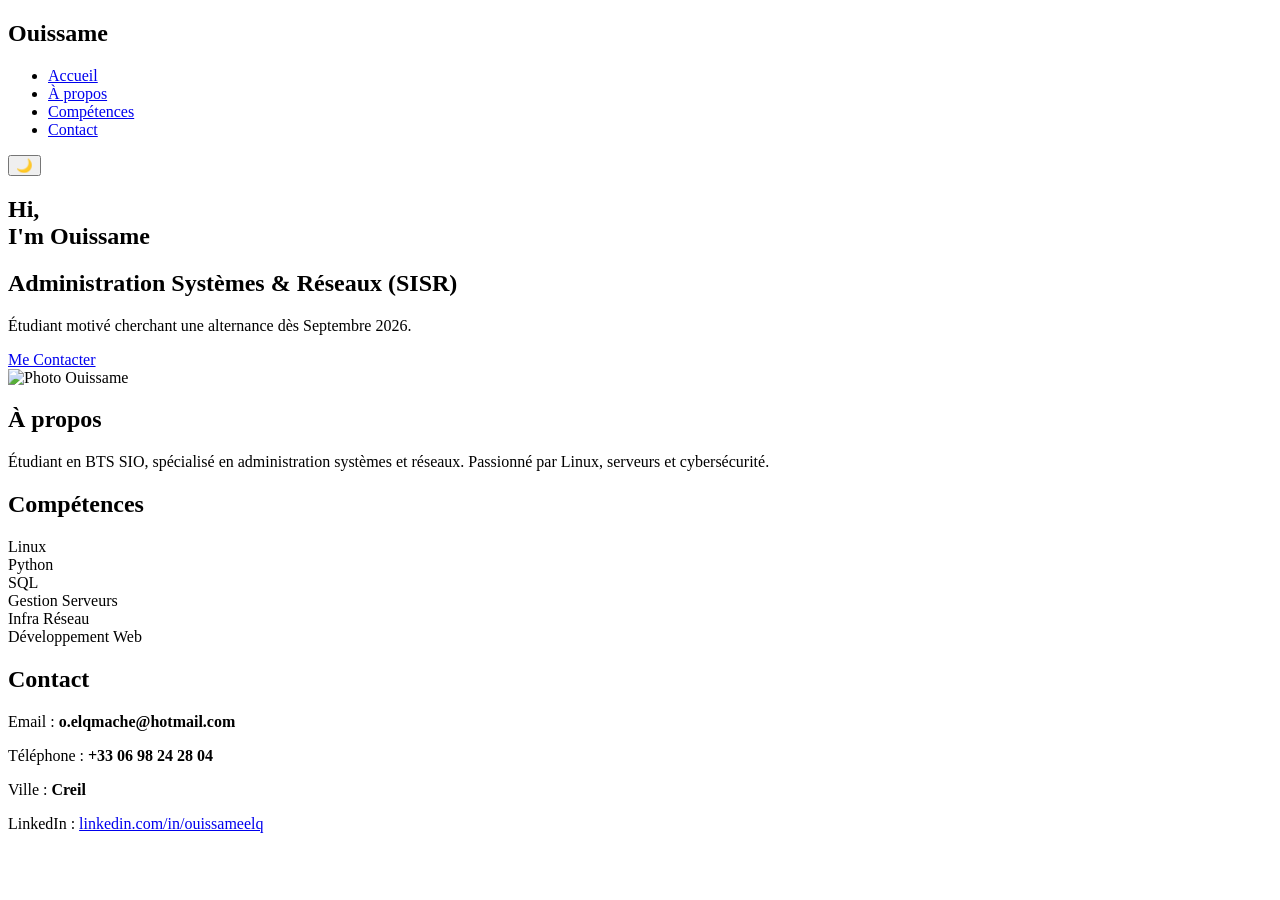
==== index.html @ 758f7601 "Create index.html" ====
<!DOCTYPE html>
<html lang="fr">
<head>
<meta charset="UTF-8" />
<meta name="viewport" content="width=device-width, initial-scale=1.0" />
<title>Portfolio - Ouissame</title>
<link rel="stylesheet" href="style.css" />
</head>
<body>
 
  <!-- NAVBAR -->
<header>
<nav>
<h2 class="logo">Ouissame</h2>
<ul>
<li><a href="#home" class="active">Accueil</a></li>
<li><a href="#about">À propos</a></li>
<li><a href="#skills">Compétences</a></li>
<li><a href="#contact">Contact</a></li>
</ul>
<button id="darkModeBtn">🌙</button>
</nav>
</header>
 
  <!-- HERO SECTION -->
<section id="home" class="hero">
<div class="hero-text">
<h1>Hi, <br> I'm <span>Ouissame</span></h1>
<h2>Administration Systèmes & Réseaux (SISR)</h2>
<p>

        Étudiant motivé cherchant une alternance dès Septembre 2026.
</p>
<a href="#contact" class="btn">Me Contacter</a>
</div>
 
    <div class="hero-img">
<img src="assets/profile.jpg" alt="Photo Ouissame">
</div>
</section>
 
  <!-- ABOUT -->
<section id="about" class="section">
<h2>À propos</h2>
<p>

      Étudiant en BTS SIO, spécialisé en administration systèmes et réseaux.

      Passionné par Linux, serveurs et cybersécurité.
</p>
</section>
 
  <!-- SKILLS -->
<section id="skills" class="section">
<h2>Compétences</h2>
<div class="skills-grid">
<div>Linux</div>
<div>Python</div>
<div>SQL</div>
<div>Gestion Serveurs</div>
<div>Infra Réseau</div>
<div>Développement Web</div>
</div>
</section>
 
  <!-- CONTACT -->
<section id="contact" class="section">
<h2>Contact</h2>
<p>Email : <strong>o.elqmache@hotmail.com</strong></p>
<p>Téléphone : <strong>+33 06 98 24 28 04</strong></p>
<p>Ville : <strong>Creil</strong></p>
<p>LinkedIn : <a href="https://linkedin.com/in/ouissameelq" target="_blank">

      linkedin.com/in/ouissameelq</a>
</p>
</section>
 
  <script src="script.js"></script>
</body>
</html>
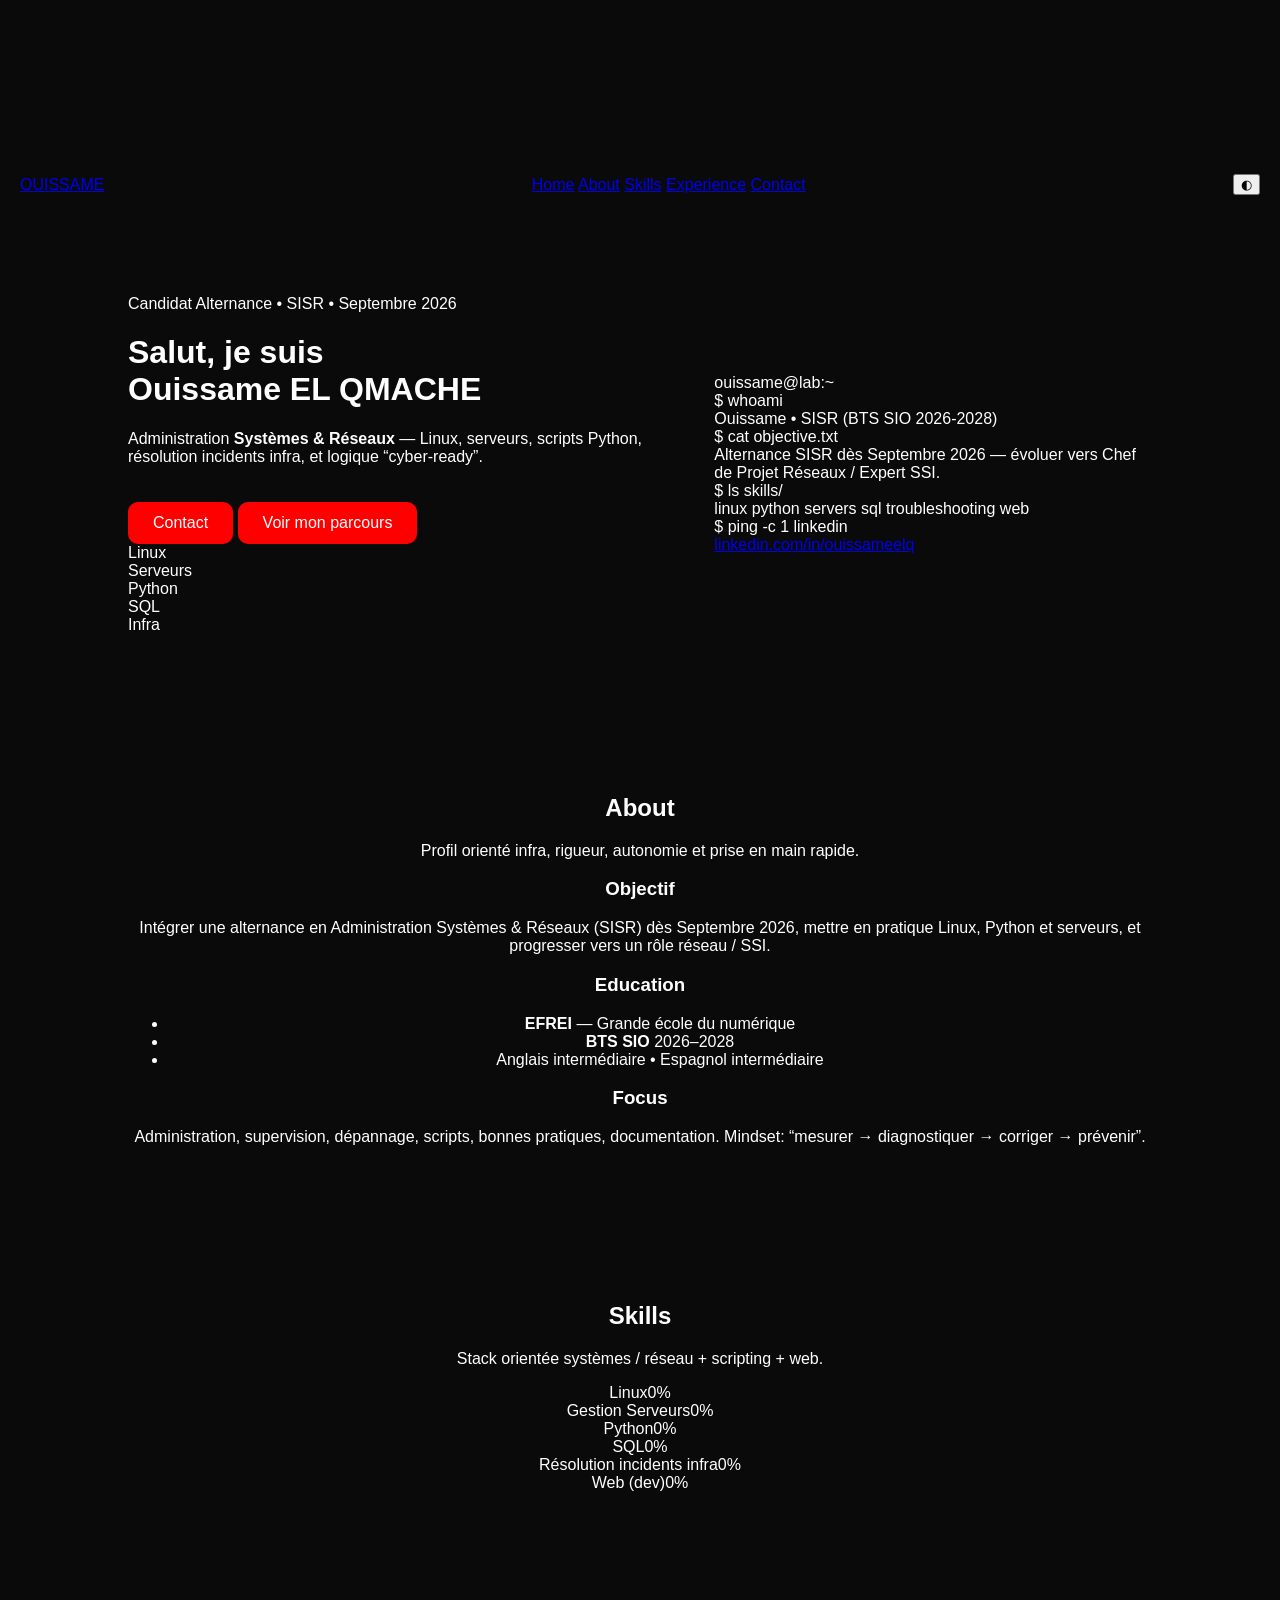
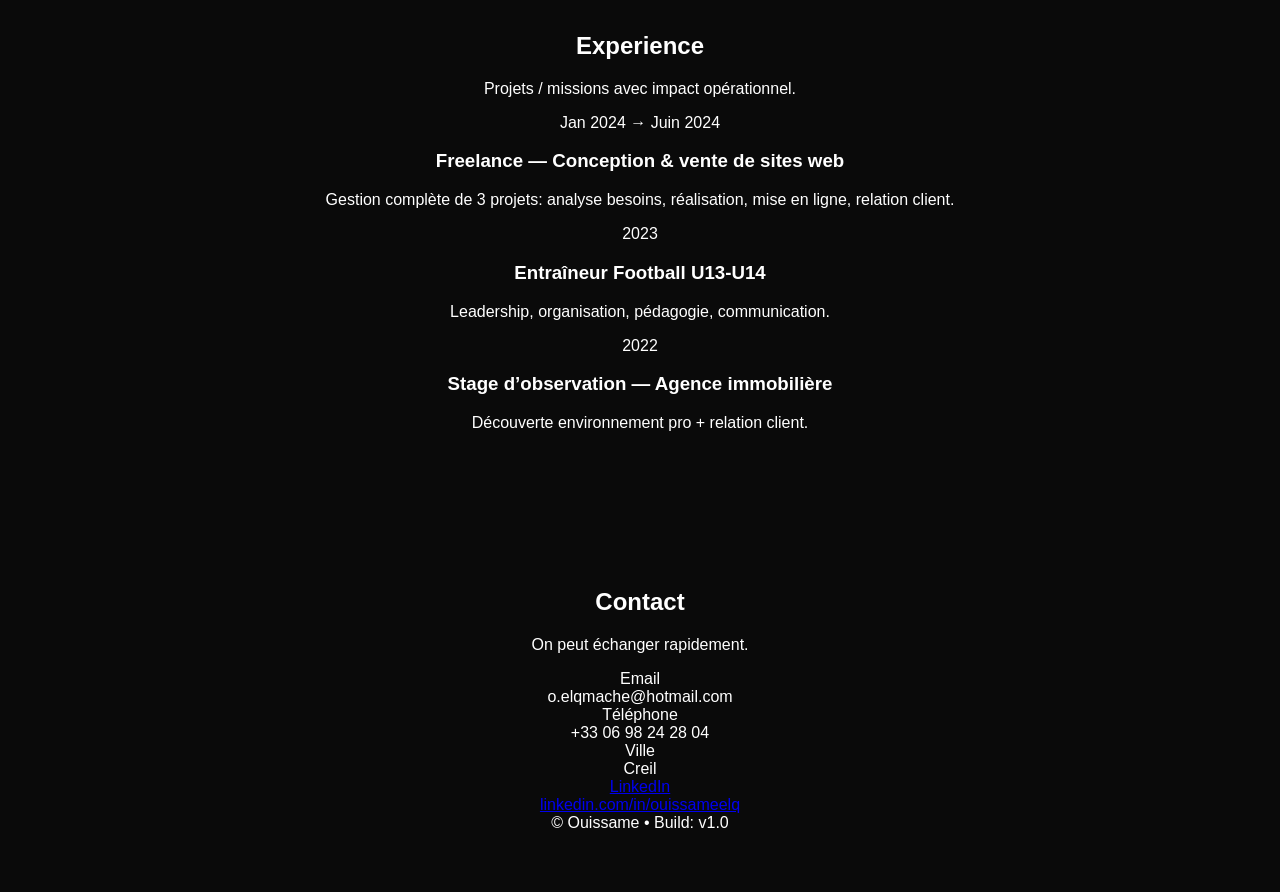
==== commit 1588e55e: "Update index.html" ====
--- a/index.html
+++ b/index.html
@@ -2,77 +2,264 @@
 <html lang="fr">
 <head>
 <meta charset="UTF-8" />
-<meta name="viewport" content="width=device-width, initial-scale=1.0" />
-<title>Portfolio - Ouissame</title>
-<link rel="stylesheet" href="style.css" />
+<meta name="viewport" content="width=device-width, initial-scale=1.0"/>
+<title>Ouissame | Systèmes & Réseaux</title>
+<link rel="stylesheet" href="style.css"/>
 </head>
+ 
 <body>
- 
-  <!-- NAVBAR -->
-<header>
-<nav>
-<h2 class="logo">Ouissame</h2>
-<ul>
-<li><a href="#home" class="active">Accueil</a></li>
-<li><a href="#about">À propos</a></li>
-<li><a href="#skills">Compétences</a></li>
-<li><a href="#contact">Contact</a></li>
-</ul>
-<button id="darkModeBtn">🌙</button>
+<!-- Background FX -->
+<canvas id="fx"></canvas>
+<div class="grid-overlay"></div>
+ 
+  <!-- NAV -->
+<header class="header">
+<nav class="nav">
+<a class="brand" href="#home">
+<span class="dot"></span> OUISSAME
+</a>
+ 
+      <div class="nav-links">
+<a href="#home" class="nav-link active">Home</a>
+<a href="#about" class="nav-link">About</a>
+<a href="#skills" class="nav-link">Skills</a>
+<a href="#xp" class="nav-link">Experience</a>
+<a href="#contact" class="nav-link">Contact</a>
+<span class="nav-underline" id="underline"></span>
+</div>
+ 
+      <button class="icon-btn" id="themeBtn" aria-label="Toggle theme">◐</button>
 </nav>
 </header>
  
-  <!-- HERO SECTION -->
-<section id="home" class="hero">
-<div class="hero-text">
-<h1>Hi, <br> I'm <span>Ouissame</span></h1>
-<h2>Administration Systèmes & Réseaux (SISR)</h2>
-<p>
-
-        Étudiant motivé cherchant une alternance dès Septembre 2026.
-</p>
-<a href="#contact" class="btn">Me Contacter</a>
-</div>
- 
-    <div class="hero-img">
-<img src="assets/profile.jpg" alt="Photo Ouissame">
-</div>
-</section>
+  <!-- HERO -->
+<main id="home" class="hero">
+<div class="hero-left">
+<div class="badge">
+<span class="pulse"></span>
+
+        Candidat Alternance • SISR • Septembre 2026
+</div>
+ 
+      <h1 class="title">
+<span class="muted">Salut, je suis</span><br/>
+<span class="glow">Ouissame EL QMACHE</span>
+</h1>
+ 
+      <p class="subtitle">
+
+        Administration <b>Systèmes & Réseaux</b> — Linux, serveurs, scripts Python,
+
+        résolution incidents infra, et logique “cyber-ready”.
+</p>
+ 
+      <div class="cta">
+<a class="btn primary" href="#contact">Contact</a>
+<a class="btn ghost" href="#xp">Voir mon parcours</a>
+</div>
+ 
+      <div class="quick">
+<div class="chip">Linux</div>
+<div class="chip">Serveurs</div>
+<div class="chip">Python</div>
+<div class="chip">SQL</div>
+<div class="chip">Infra</div>
+</div>
+</div>
+ 
+    <div class="hero-right">
+<div class="terminal-card">
+<div class="terminal-top">
+<span class="t-dot red"></span>
+<span class="t-dot yellow"></span>
+<span class="t-dot green"></span>
+<span class="t-title">ouissame@lab:~</span>
+</div>
+ 
+        <div class="terminal-body">
+<div class="line"><span class="prompt">$</span> whoami</div>
+<div class="out">Ouissame • SISR (BTS SIO 2026-2028)</div>
+ 
+          <div class="line"><span class="prompt">$</span> cat objective.txt</div>
+<div class="out">
+
+            Alternance SISR dès Septembre 2026 — évoluer vers Chef de Projet Réseaux / Expert SSI.
+</div>
+ 
+          <div class="line"><span class="prompt">$</span> ls skills/</div>
+<div class="out">linux  python  servers  sql  troubleshooting  web</div>
+ 
+          <div class="line"><span class="prompt">$</span> ping -c 1 linkedin</div>
+<div class="out">
+<a target="_blank" rel="noreferrer" href="https://linkedin.com/in/ouissameelq">
+
+              linkedin.com/in/ouissameelq
+</a>
+</div>
+</div>
+</div>
+</div>
+</main>
  
   <!-- ABOUT -->
 <section id="about" class="section">
-<h2>À propos</h2>
+<div class="section-head">
+<h2>About</h2>
+<p>Profil orienté infra, rigueur, autonomie et prise en main rapide.</p>
+</div>
+ 
+    <div class="cards">
+<article class="card">
+<h3>Objectif</h3>
 <p>
 
-      Étudiant en BTS SIO, spécialisé en administration systèmes et réseaux.
-
-      Passionné par Linux, serveurs et cybersécurité.
-</p>
+          Intégrer une alternance en Administration Systèmes & Réseaux (SISR) dès Septembre 2026,
+
+          mettre en pratique Linux, Python et serveurs, et progresser vers un rôle réseau / SSI.
+</p>
+</article>
+ 
+      <article class="card">
+<h3>Education</h3>
+<ul class="list">
+<li><b>EFREI</b> — Grande école du numérique</li>
+<li><b>BTS SIO</b> 2026–2028</li>
+<li>Anglais intermédiaire • Espagnol intermédiaire</li>
+</ul>
+</article>
+ 
+      <article class="card">
+<h3>Focus</h3>
+<p>
+
+          Administration, supervision, dépannage, scripts, bonnes pratiques, documentation.
+
+          Mindset: “mesurer → diagnostiquer → corriger → prévenir”.
+</p>
+</article>
+</div>
 </section>
  
   <!-- SKILLS -->
 <section id="skills" class="section">
-<h2>Compétences</h2>
-<div class="skills-grid">
-<div>Linux</div>
-<div>Python</div>
-<div>SQL</div>
-<div>Gestion Serveurs</div>
-<div>Infra Réseau</div>
-<div>Développement Web</div>
+<div class="section-head">
+<h2>Skills</h2>
+<p>Stack orientée systèmes / réseau + scripting + web.</p>
+</div>
+ 
+    <div class="skills">
+<div class="skill">
+<div class="skill-top">
+<span>Linux</span><span class="pct" data-pct="85">0%</span>
+</div>
+<div class="bar"><span class="fill" data-fill="85"></span></div>
+</div>
+ 
+      <div class="skill">
+<div class="skill-top">
+<span>Gestion Serveurs</span><span class="pct" data-pct="78">0%</span>
+</div>
+<div class="bar"><span class="fill" data-fill="78"></span></div>
+</div>
+ 
+      <div class="skill">
+<div class="skill-top">
+<span>Python</span><span class="pct" data-pct="72">0%</span>
+</div>
+<div class="bar"><span class="fill" data-fill="72"></span></div>
+</div>
+ 
+      <div class="skill">
+<div class="skill-top">
+<span>SQL</span><span class="pct" data-pct="66">0%</span>
+</div>
+<div class="bar"><span class="fill" data-fill="66"></span></div>
+</div>
+ 
+      <div class="skill">
+<div class="skill-top">
+<span>Résolution incidents infra</span><span class="pct" data-pct="75">0%</span>
+</div>
+<div class="bar"><span class="fill" data-fill="75"></span></div>
+</div>
+ 
+      <div class="skill">
+<div class="skill-top">
+<span>Web (dev)</span><span class="pct" data-pct="68">0%</span>
+</div>
+<div class="bar"><span class="fill" data-fill="68"></span></div>
+</div>
+</div>
+</section>
+ 
+  <!-- EXPERIENCE -->
+<section id="xp" class="section">
+<div class="section-head">
+<h2>Experience</h2>
+<p>Projets / missions avec impact opérationnel.</p>
+</div>
+ 
+    <div class="timeline">
+<div class="t-item">
+<div class="t-date">Jan 2024 → Juin 2024</div>
+<div class="t-card">
+<h3>Freelance — Conception & vente de sites web</h3>
+<p>
+
+            Gestion complète de 3 projets: analyse besoins, réalisation, mise en ligne, relation client.
+</p>
+</div>
+</div>
+ 
+      <div class="t-item">
+<div class="t-date">2023</div>
+<div class="t-card">
+<h3>Entraîneur Football U13-U14</h3>
+<p>Leadership, organisation, pédagogie, communication.</p>
+</div>
+</div>
+ 
+      <div class="t-item">
+<div class="t-date">2022</div>
+<div class="t-card">
+<h3>Stage d’observation — Agence immobilière</h3>
+<p>Découverte environnement pro + relation client.</p>
+</div>
+</div>
 </div>
 </section>
  
   <!-- CONTACT -->
 <section id="contact" class="section">
+<div class="section-head">
 <h2>Contact</h2>
-<p>Email : <strong>o.elqmache@hotmail.com</strong></p>
-<p>Téléphone : <strong>+33 06 98 24 28 04</strong></p>
-<p>Ville : <strong>Creil</strong></p>
-<p>LinkedIn : <a href="https://linkedin.com/in/ouissameelq" target="_blank">
-
-      linkedin.com/in/ouissameelq</a>
-</p>
+<p>On peut échanger rapidement.</p>
+</div>
+ 
+    <div class="contact-grid">
+<div class="contact-card">
+<div class="k">Email</div>
+<div class="v">o.elqmache@hotmail.com</div>
+</div>
+<div class="contact-card">
+<div class="k">Téléphone</div>
+<div class="v">+33 06 98 24 28 04</div>
+</div>
+<div class="contact-card">
+<div class="k">Ville</div>
+<div class="v">Creil</div>
+</div>
+<a class="contact-card link" target="_blank" rel="noreferrer" href="https://linkedin.com/in/ouissameelq">
+<div class="k">LinkedIn</div>
+<div class="v">linkedin.com/in/ouissameelq</div>
+</a>
+</div>
+ 
+    <footer class="footer">
+<span>© <span id="year"></span> Ouissame</span>
+<span class="sep">•</span>
+<span class="mono">Build: v1.0</span>
+</footer>
 </section>
  
   <script src="script.js"></script>
@@ -80,3 +267,5 @@
 </html>
 
  
+
+ 
--- a/style.css
+++ b/style.css
@@ -0,0 +1,159 @@
+body {
+
+  margin: 0;
+
+  font-family: Arial, sans-serif;
+
+  background: #0a0a0a;
+
+  color: white;
+
+}
+ 
+/* NAVBAR */
+
+header {
+
+  padding: 20px;
+
+}
+ 
+nav {
+
+  display: flex;
+
+  justify-content: space-between;
+
+  align-items: center;
+
+}
+ 
+.logo {
+
+  font-size: 22px;
+
+}
+ 
+nav ul {
+
+  list-style: none;
+
+  display: flex;
+
+  gap: 25px;
+
+}
+ 
+nav ul li a {
+
+  text-decoration: none;
+
+  color: white;
+
+  font-weight: bold;
+
+}
+ 
+nav ul li a.active {
+
+  border-bottom: 2px solid red;
+
+}
+ 
+/* HERO */
+
+.hero {
+
+  display: flex;
+
+  justify-content: space-around;
+
+  align-items: center;
+
+  padding: 80px 10%;
+
+}
+ 
+.hero-text h1 {
+
+  font-size: 55px;
+
+}
+ 
+.hero-text span {
+
+  color: red;
+
+}
+ 
+.hero-text h2 {
+
+  font-size: 30px;
+
+}
+ 
+.btn {
+
+  display: inline-block;
+
+  margin-top: 20px;
+
+  padding: 12px 25px;
+
+  background: red;
+
+  color: white;
+
+  border-radius: 10px;
+
+  text-decoration: none;
+
+}
+ 
+/* IMAGE */
+
+.hero-img img {
+
+  width: 280px;
+
+  border-radius: 25px;
+
+  transform: rotate(8deg);
+
+}
+ 
+/* SECTIONS */
+
+.section {
+
+  padding: 60px 10%;
+
+  text-align: center;
+
+}
+ 
+.skills-grid {
+
+  display: grid;
+
+  grid-template-columns: repeat(auto-fit, minmax(150px, 1fr));
+
+  gap: 20px;
+
+  margin-top: 30px;
+
+}
+ 
+.skills-grid div {
+
+  background: #111;
+
+  padding: 15px;
+
+  border-radius: 10px;
+
+  border: 1px solid red;
+
+}
+
+ 
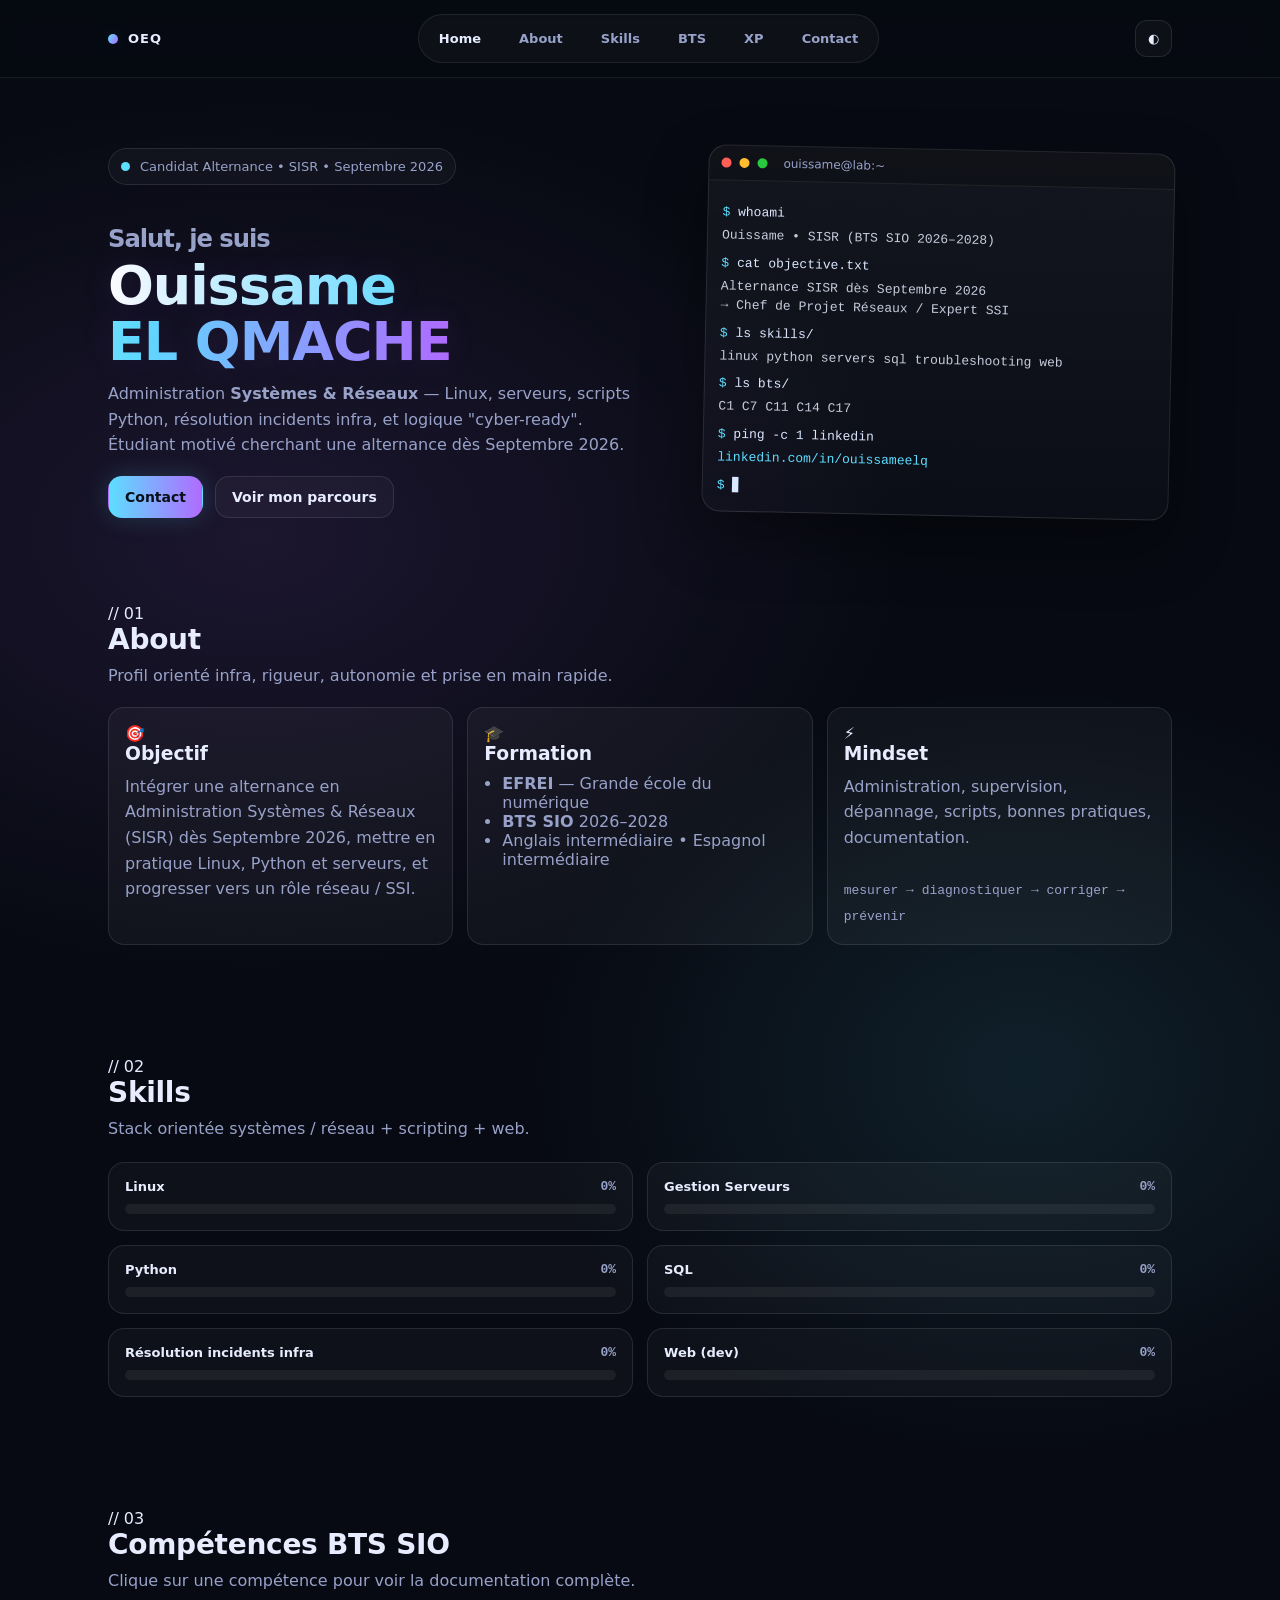
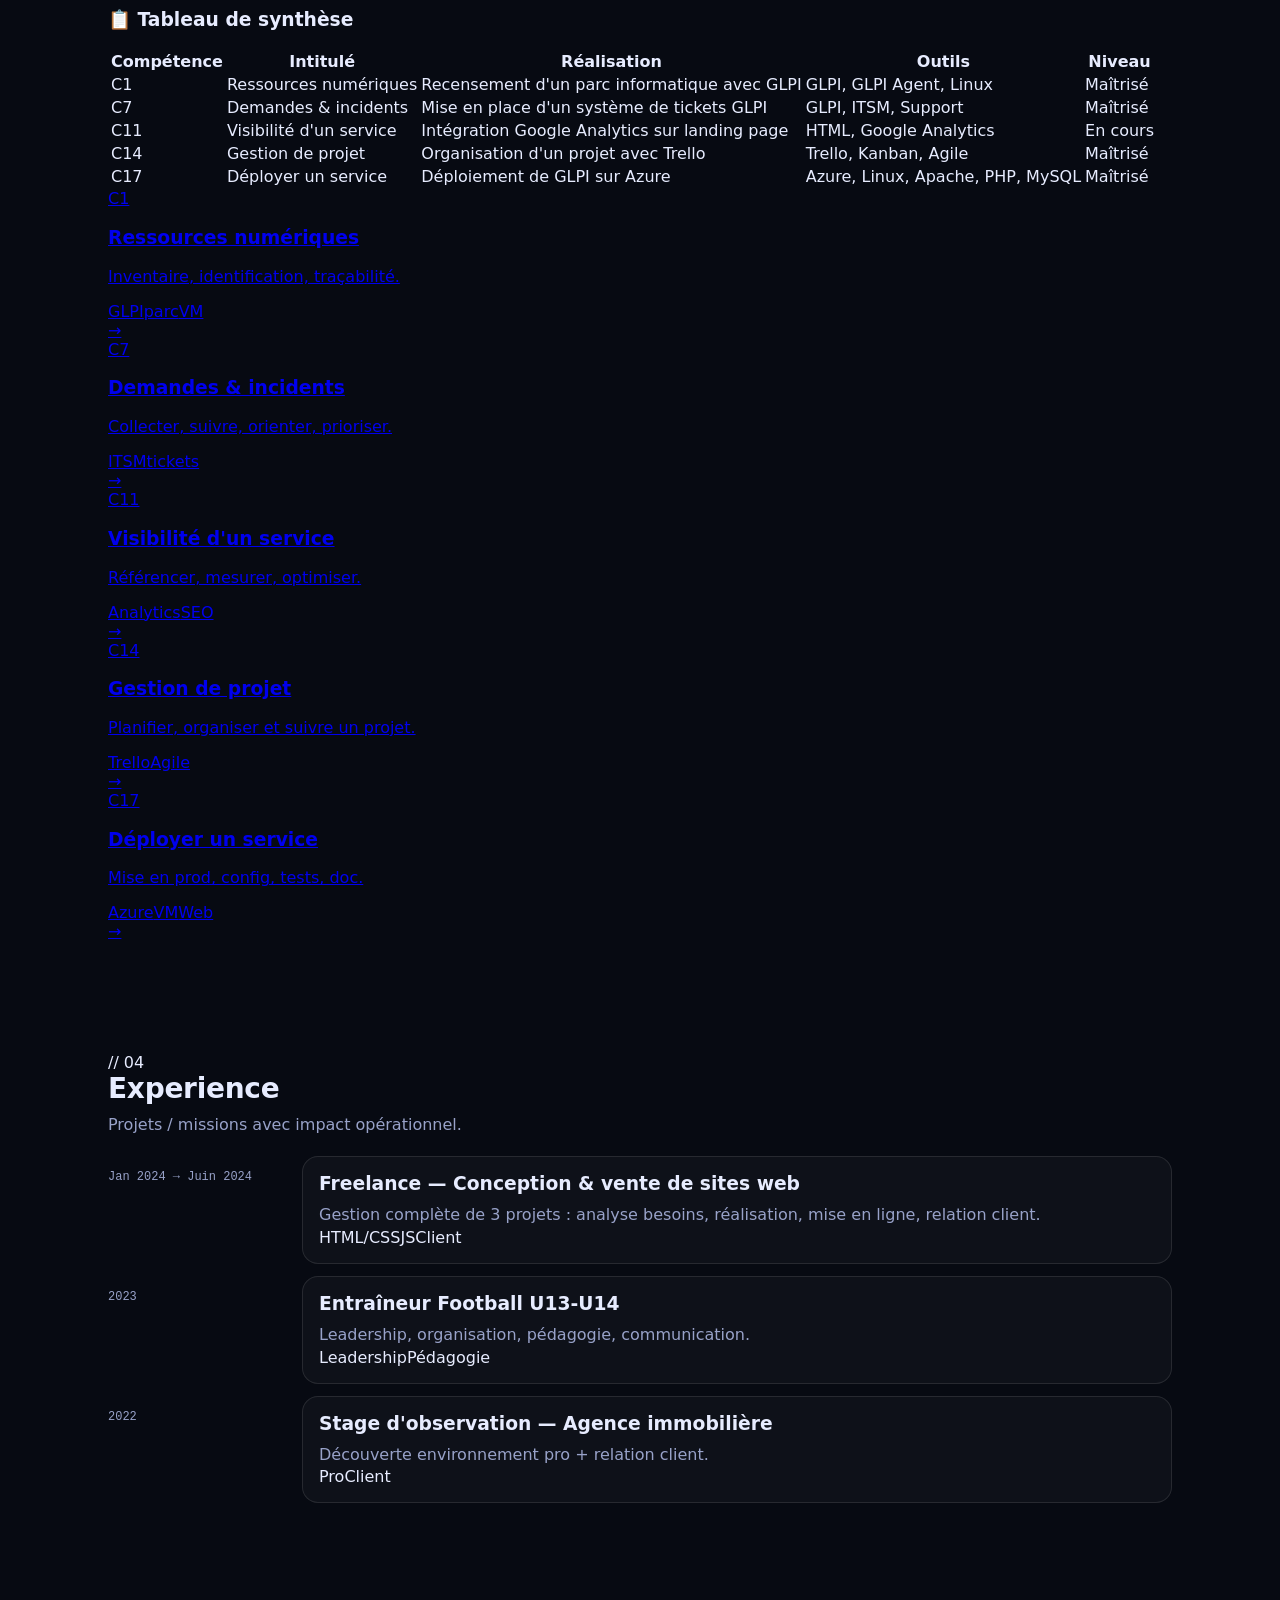
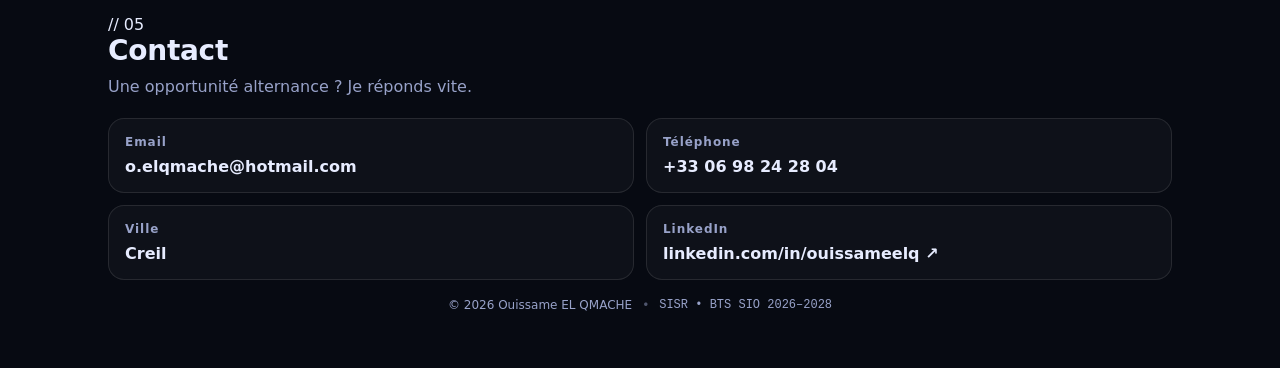
==== commit 9741ad03: "Update index.html with new content and structure" ====
--- a/index.html
+++ b/index.html
@@ -1,271 +1,325 @@
 <!DOCTYPE html>
 <html lang="fr">
 <head>
-<meta charset="UTF-8" />
-<meta name="viewport" content="width=device-width, initial-scale=1.0"/>
-<title>Ouissame | Systèmes & Réseaux</title>
-<link rel="stylesheet" href="style.css"/>
+  <meta charset="UTF-8"/>
+  <meta name="viewport" content="width=device-width, initial-scale=1.0"/>
+  <title>Ouissame EL QMACHE • SISR</title>
+  <link rel="preconnect" href="https://fonts.googleapis.com"/>
+  <link href="https://fonts.googleapis.com/css2?family=Space+Mono:ital,wght@0,400;0,700;1,400&family=Syne:wght@400;600;700;800&display=swap" rel="stylesheet"/>
+  <link rel="stylesheet" href="style.css"/>
 </head>
- 
 <body>
-<!-- Background FX -->
-<canvas id="fx"></canvas>
-<div class="grid-overlay"></div>
- 
+  <canvas id="fx"></canvas>
+  <div class="scanlines"></div>
+
   <!-- NAV -->
-<header class="header">
-<nav class="nav">
-<a class="brand" href="#home">
-<span class="dot"></span> OUISSAME
-</a>
- 
+  <header class="header">
+    <nav class="nav">
+      <a class="brand" href="#home"><span class="dot"></span>OEQ</a>
       <div class="nav-links">
-<a href="#home" class="nav-link active">Home</a>
-<a href="#about" class="nav-link">About</a>
-<a href="#skills" class="nav-link">Skills</a>
-<a href="#xp" class="nav-link">Experience</a>
-<a href="#contact" class="nav-link">Contact</a>
-<span class="nav-underline" id="underline"></span>
-</div>
- 
+        <a href="#home" class="nav-link active">Home</a>
+        <a href="#about" class="nav-link">About</a>
+        <a href="#skills" class="nav-link">Skills</a>
+        <a href="#competences" class="nav-link">BTS</a>
+        <a href="#xp" class="nav-link">XP</a>
+        <a href="#contact" class="nav-link">Contact</a>
+      </div>
       <button class="icon-btn" id="themeBtn" aria-label="Toggle theme">◐</button>
-</nav>
-</header>
- 
+    </nav>
+  </header>
+
   <!-- HERO -->
-<main id="home" class="hero">
-<div class="hero-left">
-<div class="badge">
-<span class="pulse"></span>
-
+  <main id="home" class="hero">
+    <div class="hero-left">
+      <div class="badge">
+        <span class="pulse"></span>
         Candidat Alternance • SISR • Septembre 2026
-</div>
- 
+      </div>
       <h1 class="title">
-<span class="muted">Salut, je suis</span><br/>
-<span class="glow">Ouissame EL QMACHE</span>
-</h1>
- 
+        <span class="muted">Salut, je suis</span><br/>
+        <span class="glow">Ouissame<br/>EL QMACHE</span>
+      </h1>
       <p class="subtitle">
-
-        Administration <b>Systèmes & Réseaux</b> — Linux, serveurs, scripts Python,
-
-        résolution incidents infra, et logique “cyber-ready”.
-</p>
- 
+        Administration <b>Systèmes &amp; Réseaux</b> — Linux, serveurs, scripts Python,
+        résolution incidents infra, et logique "cyber-ready".<br/>
+        Étudiant motivé cherchant une alternance dès Septembre 2026.
+      </p>
       <div class="cta">
-<a class="btn primary" href="#contact">Contact</a>
-<a class="btn ghost" href="#xp">Voir mon parcours</a>
-</div>
- 
-      <div class="quick">
-<div class="chip">Linux</div>
-<div class="chip">Serveurs</div>
-<div class="chip">Python</div>
-<div class="chip">SQL</div>
-<div class="chip">Infra</div>
-</div>
-</div>
- 
+        <a class="btn primary" href="#contact">Contact</a>
+        <a class="btn ghost" href="#xp">Voir mon parcours</a>
+      </div>
+    </div>
     <div class="hero-right">
-<div class="terminal-card">
-<div class="terminal-top">
-<span class="t-dot red"></span>
-<span class="t-dot yellow"></span>
-<span class="t-dot green"></span>
-<span class="t-title">ouissame@lab:~</span>
-</div>
- 
+      <div class="terminal-card">
+        <div class="terminal-top">
+          <span class="t-dot red"></span>
+          <span class="t-dot yellow"></span>
+          <span class="t-dot green"></span>
+          <span class="t-title">ouissame@lab:~</span>
+        </div>
         <div class="terminal-body">
-<div class="line"><span class="prompt">$</span> whoami</div>
-<div class="out">Ouissame • SISR (BTS SIO 2026-2028)</div>
- 
+          <div class="line"><span class="prompt">$</span> whoami</div>
+          <div class="out">Ouissame • SISR (BTS SIO 2026–2028)</div>
           <div class="line"><span class="prompt">$</span> cat objective.txt</div>
-<div class="out">
-
-            Alternance SISR dès Septembre 2026 — évoluer vers Chef de Projet Réseaux / Expert SSI.
-</div>
- 
+          <div class="out">Alternance SISR dès Septembre 2026<br/>→ Chef de Projet Réseaux / Expert SSI</div>
           <div class="line"><span class="prompt">$</span> ls skills/</div>
-<div class="out">linux  python  servers  sql  troubleshooting  web</div>
- 
+          <div class="out">linux  python  servers  sql  troubleshooting  web</div>
+          <div class="line"><span class="prompt">$</span> ls bts/</div>
+          <div class="out">C1  C7  C11  C14  C17</div>
           <div class="line"><span class="prompt">$</span> ping -c 1 linkedin</div>
-<div class="out">
-<a target="_blank" rel="noreferrer" href="https://linkedin.com/in/ouissameelq">
-
-              linkedin.com/in/ouissameelq
-</a>
-</div>
-</div>
-</div>
-</div>
-</main>
- 
+          <div class="out"><a href="https://linkedin.com/in/ouissameelq" target="_blank" rel="noreferrer">linkedin.com/in/ouissameelq</a></div>
+          <div class="line blink"><span class="prompt">$</span> <span class="cursor">▋</span></div>
+        </div>
+      </div>
+    </div>
+  </main>
+
   <!-- ABOUT -->
-<section id="about" class="section">
-<div class="section-head">
-<h2>About</h2>
-<p>Profil orienté infra, rigueur, autonomie et prise en main rapide.</p>
-</div>
- 
+  <section id="about" class="section">
+    <div class="section-head">
+      <span class="tag">// 01</span>
+      <h2>About</h2>
+      <p>Profil orienté infra, rigueur, autonomie et prise en main rapide.</p>
+    </div>
     <div class="cards">
-<article class="card">
-<h3>Objectif</h3>
-<p>
-
-          Intégrer une alternance en Administration Systèmes & Réseaux (SISR) dès Septembre 2026,
-
-          mettre en pratique Linux, Python et serveurs, et progresser vers un rôle réseau / SSI.
-</p>
-</article>
- 
       <article class="card">
-<h3>Education</h3>
-<ul class="list">
-<li><b>EFREI</b> — Grande école du numérique</li>
-<li><b>BTS SIO</b> 2026–2028</li>
-<li>Anglais intermédiaire • Espagnol intermédiaire</li>
-</ul>
-</article>
- 
+        <div class="card-icon">🎯</div>
+        <h3>Objectif</h3>
+        <p>Intégrer une alternance en Administration Systèmes &amp; Réseaux (SISR) dès Septembre 2026, mettre en pratique Linux, Python et serveurs, et progresser vers un rôle réseau / SSI.</p>
+      </article>
       <article class="card">
-<h3>Focus</h3>
-<p>
-
-          Administration, supervision, dépannage, scripts, bonnes pratiques, documentation.
-
-          Mindset: “mesurer → diagnostiquer → corriger → prévenir”.
-</p>
-</article>
-</div>
-</section>
- 
-  <!-- SKILLS -->
-<section id="skills" class="section">
-<div class="section-head">
-<h2>Skills</h2>
-<p>Stack orientée systèmes / réseau + scripting + web.</p>
-</div>
- 
+        <div class="card-icon">🎓</div>
+        <h3>Formation</h3>
+        <ul class="list">
+          <li><b>EFREI</b> — Grande école du numérique</li>
+          <li><b>BTS SIO</b> 2026–2028</li>
+          <li>Anglais intermédiaire • Espagnol intermédiaire</li>
+        </ul>
+      </article>
+      <article class="card">
+        <div class="card-icon">⚡</div>
+        <h3>Mindset</h3>
+        <p>Administration, supervision, dépannage, scripts, bonnes pratiques, documentation.<br/><br/><code>mesurer → diagnostiquer → corriger → prévenir</code></p>
+      </article>
+    </div>
+  </section>
+
+  <!-- SKILLS TECH -->
+  <section id="skills" class="section">
+    <div class="section-head">
+      <span class="tag">// 02</span>
+      <h2>Skills</h2>
+      <p>Stack orientée systèmes / réseau + scripting + web.</p>
+    </div>
     <div class="skills">
-<div class="skill">
-<div class="skill-top">
-<span>Linux</span><span class="pct" data-pct="85">0%</span>
-</div>
-<div class="bar"><span class="fill" data-fill="85"></span></div>
-</div>
- 
-      <div class="skill">
-<div class="skill-top">
-<span>Gestion Serveurs</span><span class="pct" data-pct="78">0%</span>
-</div>
-<div class="bar"><span class="fill" data-fill="78"></span></div>
-</div>
- 
-      <div class="skill">
-<div class="skill-top">
-<span>Python</span><span class="pct" data-pct="72">0%</span>
-</div>
-<div class="bar"><span class="fill" data-fill="72"></span></div>
-</div>
- 
-      <div class="skill">
-<div class="skill-top">
-<span>SQL</span><span class="pct" data-pct="66">0%</span>
-</div>
-<div class="bar"><span class="fill" data-fill="66"></span></div>
-</div>
- 
-      <div class="skill">
-<div class="skill-top">
-<span>Résolution incidents infra</span><span class="pct" data-pct="75">0%</span>
-</div>
-<div class="bar"><span class="fill" data-fill="75"></span></div>
-</div>
- 
-      <div class="skill">
-<div class="skill-top">
-<span>Web (dev)</span><span class="pct" data-pct="68">0%</span>
-</div>
-<div class="bar"><span class="fill" data-fill="68"></span></div>
-</div>
-</div>
-</section>
- 
+      <div class="skill">
+        <div class="skill-top"><span>Linux</span><span class="pct" data-pct="85">0%</span></div>
+        <div class="bar"><span class="fill" data-fill="85"></span></div>
+      </div>
+      <div class="skill">
+        <div class="skill-top"><span>Gestion Serveurs</span><span class="pct" data-pct="78">0%</span></div>
+        <div class="bar"><span class="fill" data-fill="78"></span></div>
+      </div>
+      <div class="skill">
+        <div class="skill-top"><span>Python</span><span class="pct" data-pct="72">0%</span></div>
+        <div class="bar"><span class="fill" data-fill="72"></span></div>
+      </div>
+      <div class="skill">
+        <div class="skill-top"><span>SQL</span><span class="pct" data-pct="66">0%</span></div>
+        <div class="bar"><span class="fill" data-fill="66"></span></div>
+      </div>
+      <div class="skill">
+        <div class="skill-top"><span>Résolution incidents infra</span><span class="pct" data-pct="75">0%</span></div>
+        <div class="bar"><span class="fill" data-fill="75"></span></div>
+      </div>
+      <div class="skill">
+        <div class="skill-top"><span>Web (dev)</span><span class="pct" data-pct="68">0%</span></div>
+        <div class="bar"><span class="fill" data-fill="68"></span></div>
+      </div>
+    </div>
+  </section>
+
+  <!-- COMPETENCES BTS -->
+  <section id="competences" class="section">
+    <div class="section-head">
+      <span class="tag">// 03</span>
+      <h2>Compétences BTS SIO</h2>
+      <p>Clique sur une compétence pour voir la documentation complète.</p>
+    </div>
+
+    <div class="synthese-wrap">
+      <h3 class="synthese-title">📋 Tableau de synthèse</h3>
+      <div class="table-scroll">
+        <table class="synthese-table">
+          <thead>
+            <tr>
+              <th>Compétence</th>
+              <th>Intitulé</th>
+              <th>Réalisation</th>
+              <th>Outils</th>
+              <th>Niveau</th>
+            </tr>
+          </thead>
+          <tbody>
+            <tr>
+              <td><span class="comp-badge">C1</span></td>
+              <td>Ressources numériques</td>
+              <td>Recensement d'un parc informatique avec GLPI</td>
+              <td>GLPI, GLPI Agent, Linux</td>
+              <td><span class="level good">Maîtrisé</span></td>
+            </tr>
+            <tr>
+              <td><span class="comp-badge">C7</span></td>
+              <td>Demandes &amp; incidents</td>
+              <td>Mise en place d'un système de tickets GLPI</td>
+              <td>GLPI, ITSM, Support</td>
+              <td><span class="level good">Maîtrisé</span></td>
+            </tr>
+            <tr>
+              <td><span class="comp-badge">C11</span></td>
+              <td>Visibilité d'un service</td>
+              <td>Intégration Google Analytics sur landing page</td>
+              <td>HTML, Google Analytics</td>
+              <td><span class="level ok">En cours</span></td>
+            </tr>
+            <tr>
+              <td><span class="comp-badge">C14</span></td>
+              <td>Gestion de projet</td>
+              <td>Organisation d'un projet avec Trello</td>
+              <td>Trello, Kanban, Agile</td>
+              <td><span class="level good">Maîtrisé</span></td>
+            </tr>
+            <tr>
+              <td><span class="comp-badge">C17</span></td>
+              <td>Déployer un service</td>
+              <td>Déploiement de GLPI sur Azure</td>
+              <td>Azure, Linux, Apache, PHP, MySQL</td>
+              <td><span class="level good">Maîtrisé</span></td>
+            </tr>
+          </tbody>
+        </table>
+      </div>
+    </div>
+
+    <div class="comp-grid">
+      <a class="comp-card" href="competence/c1.html">
+        <div class="comp-num">C1</div>
+        <div class="comp-info">
+          <h3>Ressources numériques</h3>
+          <p>Inventaire, identification, traçabilité.</p>
+          <div class="comp-tags"><span>GLPI</span><span>parc</span><span>VM</span></div>
+        </div>
+        <span class="comp-arrow">→</span>
+      </a>
+      <a class="comp-card" href="competence/c7.html">
+        <div class="comp-num">C7</div>
+        <div class="comp-info">
+          <h3>Demandes &amp; incidents</h3>
+          <p>Collecter, suivre, orienter, prioriser.</p>
+          <div class="comp-tags"><span>ITSM</span><span>tickets</span></div>
+        </div>
+        <span class="comp-arrow">→</span>
+      </a>
+      <a class="comp-card" href="competence/c11.html">
+        <div class="comp-num">C11</div>
+        <div class="comp-info">
+          <h3>Visibilité d'un service</h3>
+          <p>Référencer, mesurer, optimiser.</p>
+          <div class="comp-tags"><span>Analytics</span><span>SEO</span></div>
+        </div>
+        <span class="comp-arrow">→</span>
+      </a>
+      <a class="comp-card" href="competence/c14.html">
+        <div class="comp-num">C14</div>
+        <div class="comp-info">
+          <h3>Gestion de projet</h3>
+          <p>Planifier, organiser et suivre un projet.</p>
+          <div class="comp-tags"><span>Trello</span><span>Agile</span></div>
+        </div>
+        <span class="comp-arrow">→</span>
+      </a>
+      <a class="comp-card" href="competence/c17.html">
+        <div class="comp-num">C17</div>
+        <div class="comp-info">
+          <h3>Déployer un service</h3>
+          <p>Mise en prod, config, tests, doc.</p>
+          <div class="comp-tags"><span>Azure</span><span>VM</span><span>Web</span></div>
+        </div>
+        <span class="comp-arrow">→</span>
+      </a>
+    </div>
+  </section>
+
   <!-- EXPERIENCE -->
-<section id="xp" class="section">
-<div class="section-head">
-<h2>Experience</h2>
-<p>Projets / missions avec impact opérationnel.</p>
-</div>
- 
+  <section id="xp" class="section">
+    <div class="section-head">
+      <span class="tag">// 04</span>
+      <h2>Experience</h2>
+      <p>Projets / missions avec impact opérationnel.</p>
+    </div>
     <div class="timeline">
-<div class="t-item">
-<div class="t-date">Jan 2024 → Juin 2024</div>
-<div class="t-card">
-<h3>Freelance — Conception & vente de sites web</h3>
-<p>
-
-            Gestion complète de 3 projets: analyse besoins, réalisation, mise en ligne, relation client.
-</p>
-</div>
-</div>
- 
       <div class="t-item">
-<div class="t-date">2023</div>
-<div class="t-card">
-<h3>Entraîneur Football U13-U14</h3>
-<p>Leadership, organisation, pédagogie, communication.</p>
-</div>
-</div>
- 
+        <div class="t-date">Jan 2024 → Juin 2024</div>
+        <div class="t-card">
+          <h3>Freelance — Conception &amp; vente de sites web</h3>
+          <p>Gestion complète de 3 projets : analyse besoins, réalisation, mise en ligne, relation client.</p>
+          <div class="comp-tags"><span>HTML/CSS</span><span>JS</span><span>Client</span></div>
+        </div>
+      </div>
       <div class="t-item">
-<div class="t-date">2022</div>
-<div class="t-card">
-<h3>Stage d’observation — Agence immobilière</h3>
-<p>Découverte environnement pro + relation client.</p>
-</div>
-</div>
-</div>
-</section>
- 
+        <div class="t-date">2023</div>
+        <div class="t-card">
+          <h3>Entraîneur Football U13-U14</h3>
+          <p>Leadership, organisation, pédagogie, communication.</p>
+          <div class="comp-tags"><span>Leadership</span><span>Pédagogie</span></div>
+        </div>
+      </div>
+      <div class="t-item">
+        <div class="t-date">2022</div>
+        <div class="t-card">
+          <h3>Stage d'observation — Agence immobilière</h3>
+          <p>Découverte environnement pro + relation client.</p>
+          <div class="comp-tags"><span>Pro</span><span>Client</span></div>
+        </div>
+      </div>
+    </div>
+  </section>
+
   <!-- CONTACT -->
-<section id="contact" class="section">
-<div class="section-head">
-<h2>Contact</h2>
-<p>On peut échanger rapidement.</p>
-</div>
- 
+  <section id="contact" class="section">
+    <div class="section-head">
+      <span class="tag">// 05</span>
+      <h2>Contact</h2>
+      <p>Une opportunité alternance ? Je réponds vite.</p>
+    </div>
     <div class="contact-grid">
-<div class="contact-card">
-<div class="k">Email</div>
-<div class="v">o.elqmache@hotmail.com</div>
-</div>
-<div class="contact-card">
-<div class="k">Téléphone</div>
-<div class="v">+33 06 98 24 28 04</div>
-</div>
-<div class="contact-card">
-<div class="k">Ville</div>
-<div class="v">Creil</div>
-</div>
-<a class="contact-card link" target="_blank" rel="noreferrer" href="https://linkedin.com/in/ouissameelq">
-<div class="k">LinkedIn</div>
-<div class="v">linkedin.com/in/ouissameelq</div>
-</a>
-</div>
- 
+      <div class="contact-card">
+        <div class="k">Email</div>
+        <div class="v">o.elqmache@hotmail.com</div>
+      </div>
+      <div class="contact-card">
+        <div class="k">Téléphone</div>
+        <div class="v">+33 06 98 24 28 04</div>
+      </div>
+      <div class="contact-card">
+        <div class="k">Ville</div>
+        <div class="v">Creil</div>
+      </div>
+      <a class="contact-card link" href="https://linkedin.com/in/ouissameelq" target="_blank" rel="noreferrer">
+        <div class="k">LinkedIn</div>
+        <div class="v">linkedin.com/in/ouissameelq ↗</div>
+      </a>
+    </div>
     <footer class="footer">
-<span>© <span id="year"></span> Ouissame</span>
-<span class="sep">•</span>
-<span class="mono">Build: v1.0</span>
-</footer>
-</section>
- 
+      <span>© <span id="year"></span> Ouissame EL QMACHE</span>
+      <span class="sep">•</span>
+      <span class="mono">SISR • BTS SIO 2026–2028</span>
+    </footer>
+  </section>
+
   <script src="script.js"></script>
 </body>
 </html>
-
  
 
  
--- a/style.css
+++ b/style.css
@@ -1,159 +1,361 @@
-body {
-
-  margin: 0;
-
-  font-family: Arial, sans-serif;
-
-  background: #0a0a0a;
-
-  color: white;
-
-}
- 
-/* NAVBAR */
-
-header {
-
-  padding: 20px;
-
-}
- 
-nav {
-
-  display: flex;
-
-  justify-content: space-between;
-
-  align-items: center;
-
-}
- 
-.logo {
-
-  font-size: 22px;
-
-}
- 
-nav ul {
-
-  list-style: none;
-
-  display: flex;
-
-  gap: 25px;
-
-}
- 
-nav ul li a {
-
-  text-decoration: none;
-
-  color: white;
-
-  font-weight: bold;
-
-}
- 
-nav ul li a.active {
-
-  border-bottom: 2px solid red;
-
-}
- 
-/* HERO */
-
-.hero {
-
-  display: flex;
-
-  justify-content: space-around;
-
-  align-items: center;
-
-  padding: 80px 10%;
-
-}
- 
-.hero-text h1 {
-
-  font-size: 55px;
-
-}
- 
-.hero-text span {
-
-  color: red;
-
-}
- 
-.hero-text h2 {
-
-  font-size: 30px;
-
-}
- 
-.btn {
-
-  display: inline-block;
-
-  margin-top: 20px;
-
-  padding: 12px 25px;
-
-  background: red;
-
-  color: white;
-
-  border-radius: 10px;
-
-  text-decoration: none;
-
-}
- 
-/* IMAGE */
-
-.hero-img img {
-
-  width: 280px;
-
-  border-radius: 25px;
-
-  transform: rotate(8deg);
-
-}
- 
-/* SECTIONS */
-
-.section {
-
-  padding: 60px 10%;
-
-  text-align: center;
-
-}
- 
-.skills-grid {
-
-  display: grid;
-
-  grid-template-columns: repeat(auto-fit, minmax(150px, 1fr));
-
-  gap: 20px;
-
-  margin-top: 30px;
-
-}
- 
-.skills-grid div {
-
-  background: #111;
-
-  padding: 15px;
-
-  border-radius: 10px;
-
-  border: 1px solid red;
-
-}
-
- 
+:root{
+  --bg:#070a12;
+  --fg:#e7ecff;
+  --muted:#98a2c9;
+  --card:rgba(255,255,255,.04);
+  --stroke:rgba(255,255,255,.10);
+  --glow: 0 0 25px rgba(93, 222, 255, .18);
+  --accent:#5ddeff;
+  --accent2:#b06bff;
+}
+ 
+*{box-sizing:border-box}
+html{scroll-behavior:smooth}
+body{
+  margin:0;
+  font-family: ui-sans-serif, system-ui, -apple-system, Segoe UI, Roboto, Arial;
+  background: radial-gradient(1200px 800px at 20% 15%, rgba(176,107,255,.12), transparent 55%),
+              radial-gradient(900px 700px at 80% 30%, rgba(93,222,255,.10), transparent 55%),
+              var(--bg);
+  color:var(--fg);
+  overflow-x:hidden;
+}
+ 
+/* Background FX */
+#fx{
+  position:fixed; inset:0;
+  z-index:-3;
+}
+.grid-overlay{
+  position:fixed; inset:0;
+  z-index:-2;
+  background-image:
+    linear-gradient(to right, rgba(255,255,255,.06) 1px, transparent 1px),
+    linear-gradient(to bottom, rgba(255,255,255,.06) 1px, transparent 1px);
+  background-size: 60px 60px;
+  opacity:.08;
+  mask-image: radial-gradient(circle at 40% 20%, black 0%, transparent 70%);
+}
+ 
+/* Header/Nav */
+.header{
+  position:sticky; top:0;
+  z-index:10;
+  backdrop-filter: blur(12px);
+  background: rgba(7,10,18,.55);
+  border-bottom: 1px solid rgba(255,255,255,.08);
+}
+.nav{
+  max-width:1100px;
+  margin:0 auto;
+  padding:14px 18px;
+  display:flex;
+  align-items:center;
+  justify-content:space-between;
+  gap:16px;
+}
+.brand{
+  display:flex; align-items:center; gap:10px;
+  color:var(--fg);
+  text-decoration:none;
+  font-weight:800;
+  letter-spacing:.08em;
+  font-size:13px;
+}
+.dot{
+  width:10px; height:10px; border-radius:50%;
+  background: linear-gradient(120deg, var(--accent), var(--accent2));
+  box-shadow: var(--glow);
+}
+.nav-links{
+  position:relative;
+  display:flex; gap:18px;
+  padding:8px 10px;
+  border:1px solid rgba(255,255,255,.08);
+  background: rgba(255,255,255,.03);
+  border-radius:999px;
+}
+.nav-link{
+  color:var(--muted);
+  text-decoration:none;
+  font-weight:700;
+  font-size:13px;
+  padding:8px 10px;
+  border-radius:999px;
+}
+.nav-link:hover{color:var(--fg)}
+.nav-link.active{color:var(--fg)}
+.nav-underline{
+  position:absolute;
+  height:2px;
+  bottom:6px;
+  left:0;
+  width:20px;
+  background: linear-gradient(90deg, var(--accent), var(--accent2));
+  border-radius:999px;
+  box-shadow: var(--glow);
+  transition: transform .25s ease, width .25s ease;
+}
+.icon-btn{
+  border:1px solid rgba(255,255,255,.10);
+  background: rgba(255,255,255,.03);
+  color:var(--fg);
+  border-radius:12px;
+  padding:10px 12px;
+  cursor:pointer;
+}
+ 
+/* Hero */
+.hero{
+  max-width:1100px;
+  margin:0 auto;
+  padding:70px 18px 30px;
+  display:grid;
+  grid-template-columns: 1.1fr .9fr;
+  gap:26px;
+  align-items:center;
+}
+.badge{
+  display:inline-flex;
+  align-items:center;
+  gap:10px;
+  padding:10px 12px;
+  border-radius:999px;
+  border:1px solid rgba(255,255,255,.10);
+  background: rgba(255,255,255,.03);
+  color: var(--muted);
+  font-size:13px;
+}
+.pulse{
+  width:9px; height:9px;
+  border-radius:50%;
+  background: var(--accent);
+  box-shadow: 0 0 0 0 rgba(93,222,255,.45);
+  animation: pulse 1.7s infinite;
+}
+@keyframes pulse{
+  0%{box-shadow:0 0 0 0 rgba(93,222,255,.45)}
+  70%{box-shadow:0 0 0 12px rgba(93,222,255,0)}
+  100%{box-shadow:0 0 0 0 rgba(93,222,255,0)}
+}
+.title{
+  margin:16px 0 10px;
+  font-size:54px;
+  line-height:1.05;
+  letter-spacing:-.02em;
+}
+.muted{color:var(--muted); font-size:.45em}
+.glow{
+  background: linear-gradient(90deg, #fff, var(--accent), var(--accent2));
+  -webkit-background-clip:text;
+  background-clip:text;
+  color:transparent;
+  text-shadow: 0 0 35px rgba(176,107,255,.12);
+}
+.subtitle{
+  margin:0;
+  max-width: 54ch;
+  color: var(--muted);
+  font-size:16px;
+  line-height:1.6;
+}
+.cta{display:flex; gap:12px; margin-top:18px; flex-wrap:wrap}
+.btn{
+  padding:12px 16px;
+  border-radius:14px;
+  text-decoration:none;
+  font-weight:800;
+  font-size:14px;
+  border:1px solid rgba(255,255,255,.10);
+}
+.btn.primary{
+  color:#071018;
+  border-color: transparent;
+  background: linear-gradient(90deg, var(--accent), var(--accent2));
+  box-shadow: var(--glow);
+}
+.btn.ghost{color:var(--fg); background: rgba(255,255,255,.03)}
+.btn:hover{transform: translateY(-1px)}
+.quick{display:flex; gap:10px; flex-wrap:wrap; margin-top:18px}
+.chip{
+  font-size:12px;
+  padding:8px 10px;
+  border-radius:999px;
+  border:1px solid rgba(255,255,255,.10);
+  background: rgba(255,255,255,.02);
+  color: var(--muted);
+}
+ 
+/* Terminal card */
+.terminal-card{
+  border-radius:18px;
+  border:1px solid rgba(255,255,255,.10);
+  background: linear-gradient(180deg, rgba(255,255,255,.05), rgba(255,255,255,.02));
+  box-shadow: 0 25px 60px rgba(0,0,0,.35);
+  overflow:hidden;
+  transform: rotate(1.2deg);
+}
+.terminal-top{
+  display:flex;
+  align-items:center;
+  gap:8px;
+  padding:10px 12px;
+  border-bottom:1px solid rgba(255,255,255,.08);
+  background: rgba(0,0,0,.18);
+}
+.t-dot{width:10px;height:10px;border-radius:50%}
+.t-dot.red{background:#ff5f57}
+.t-dot.yellow{background:#febc2e}
+.t-dot.green{background:#28c840}
+.t-title{margin-left:8px;color:var(--muted);font-size:12px}
+.terminal-body{
+  padding:14px 14px 18px;
+  font-family: ui-monospace, SFMono-Regular, Menlo, Consolas, "Liberation Mono", monospace;
+  font-size:13px;
+  color:#dbe7ff;
+}
+.line{margin-top:10px}
+.prompt{color:var(--accent)}
+.out{color:rgba(231,236,255,.85); margin-top:6px; line-height:1.5}
+.out a{color:var(--accent); text-decoration:none}
+ 
+/* Sections */
+.section{
+  max-width:1100px;
+  margin:0 auto;
+  padding:56px 18px;
+}
+.section-head h2{
+  margin:0;
+  font-size:28px;
+  letter-spacing:-.01em;
+}
+.section-head p{
+  margin:10px 0 0;
+  color: var(--muted);
+}
+ 
+/* Cards */
+.cards{
+  margin-top:22px;
+  display:grid;
+  grid-template-columns: repeat(3, minmax(0, 1fr));
+  gap:14px;
+}
+.card{
+  padding:16px;
+  border-radius:16px;
+  border:1px solid rgba(255,255,255,.10);
+  background: var(--card);
+  box-shadow: 0 0 0 rgba(0,0,0,0);
+  transition: transform .2s ease, border-color .2s ease;
+}
+.card:hover{
+  transform: translateY(-2px);
+  border-color: rgba(93,222,255,.30);
+}
+.card h3{margin:0 0 10px}
+.list{margin:0; padding-left:18px; color:var(--muted)}
+.card p{margin:0; color:var(--muted); line-height:1.6}
+ 
+/* Skills */
+.skills{
+  margin-top:24px;
+  display:grid;
+  grid-template-columns: repeat(2, minmax(0, 1fr));
+  gap:14px;
+}
+.skill{
+  padding:16px;
+  border-radius:16px;
+  border:1px solid rgba(255,255,255,.10);
+  background: rgba(255,255,255,.03);
+}
+.skill-top{
+  display:flex;
+  justify-content:space-between;
+  align-items:center;
+  font-weight:800;
+  font-size:13px;
+  color: var(--fg);
+}
+.pct{color:var(--muted); font-family: ui-monospace, monospace}
+.bar{
+  margin-top:10px;
+  height:10px;
+  border-radius:999px;
+  background: rgba(255,255,255,.06);
+  overflow:hidden;
+}
+.fill{
+  display:block;
+  height:100%;
+  width:0%;
+  border-radius:999px;
+  background: linear-gradient(90deg, var(--accent), var(--accent2));
+  box-shadow: var(--glow);
+  transition: width 1s ease;
+}
+ 
+/* Timeline */
+.timeline{margin-top:22px; display:flex; flex-direction:column; gap:12px}
+.t-item{
+  display:grid;
+  grid-template-columns: 180px 1fr;
+  gap:14px;
+  align-items:stretch;
+}
+.t-date{
+  color:var(--muted);
+  font-family: ui-monospace, monospace;
+  font-size:12px;
+  padding-top:14px;
+}
+.t-card{
+  padding:16px;
+  border-radius:16px;
+  border:1px solid rgba(255,255,255,.10);
+  background: rgba(255,255,255,.03);
+}
+.t-card h3{margin:0 0 8px}
+.t-card p{margin:0; color:var(--muted); line-height:1.6}
+ 
+/* Contact */
+.contact-grid{
+  margin-top:22px;
+  display:grid;
+  grid-template-columns: repeat(2, minmax(0, 1fr));
+  gap:12px;
+}
+.contact-card{
+  padding:16px;
+  border-radius:16px;
+  border:1px solid rgba(255,255,255,.10);
+  background: rgba(255,255,255,.03);
+  text-decoration:none;
+  color:var(--fg);
+}
+.contact-card .k{color:var(--muted); font-size:12px; font-weight:800; letter-spacing:.08em}
+.contact-card .v{margin-top:8px; font-weight:800}
+.contact-card.link:hover{border-color: rgba(176,107,255,.35); transform: translateY(-2px)}
+.footer{
+  margin-top:18px;
+  display:flex;
+  gap:10px;
+  align-items:center;
+  justify-content:center;
+  color:var(--muted);
+  font-size:12px;
+}
+.sep{opacity:.5}
+.mono{font-family: ui-monospace, monospace}
+ 
+/* Responsive */
+@media (max-width: 980px){
+  .hero{grid-template-columns:1fr; padding-top:44px}
+  .title{font-size:42px}
+  .cards{grid-template-columns:1fr}
+  .skills{grid-template-columns:1fr}
+  .t-item{grid-template-columns:1fr}
+  .nav-links{display:none}
+ 
